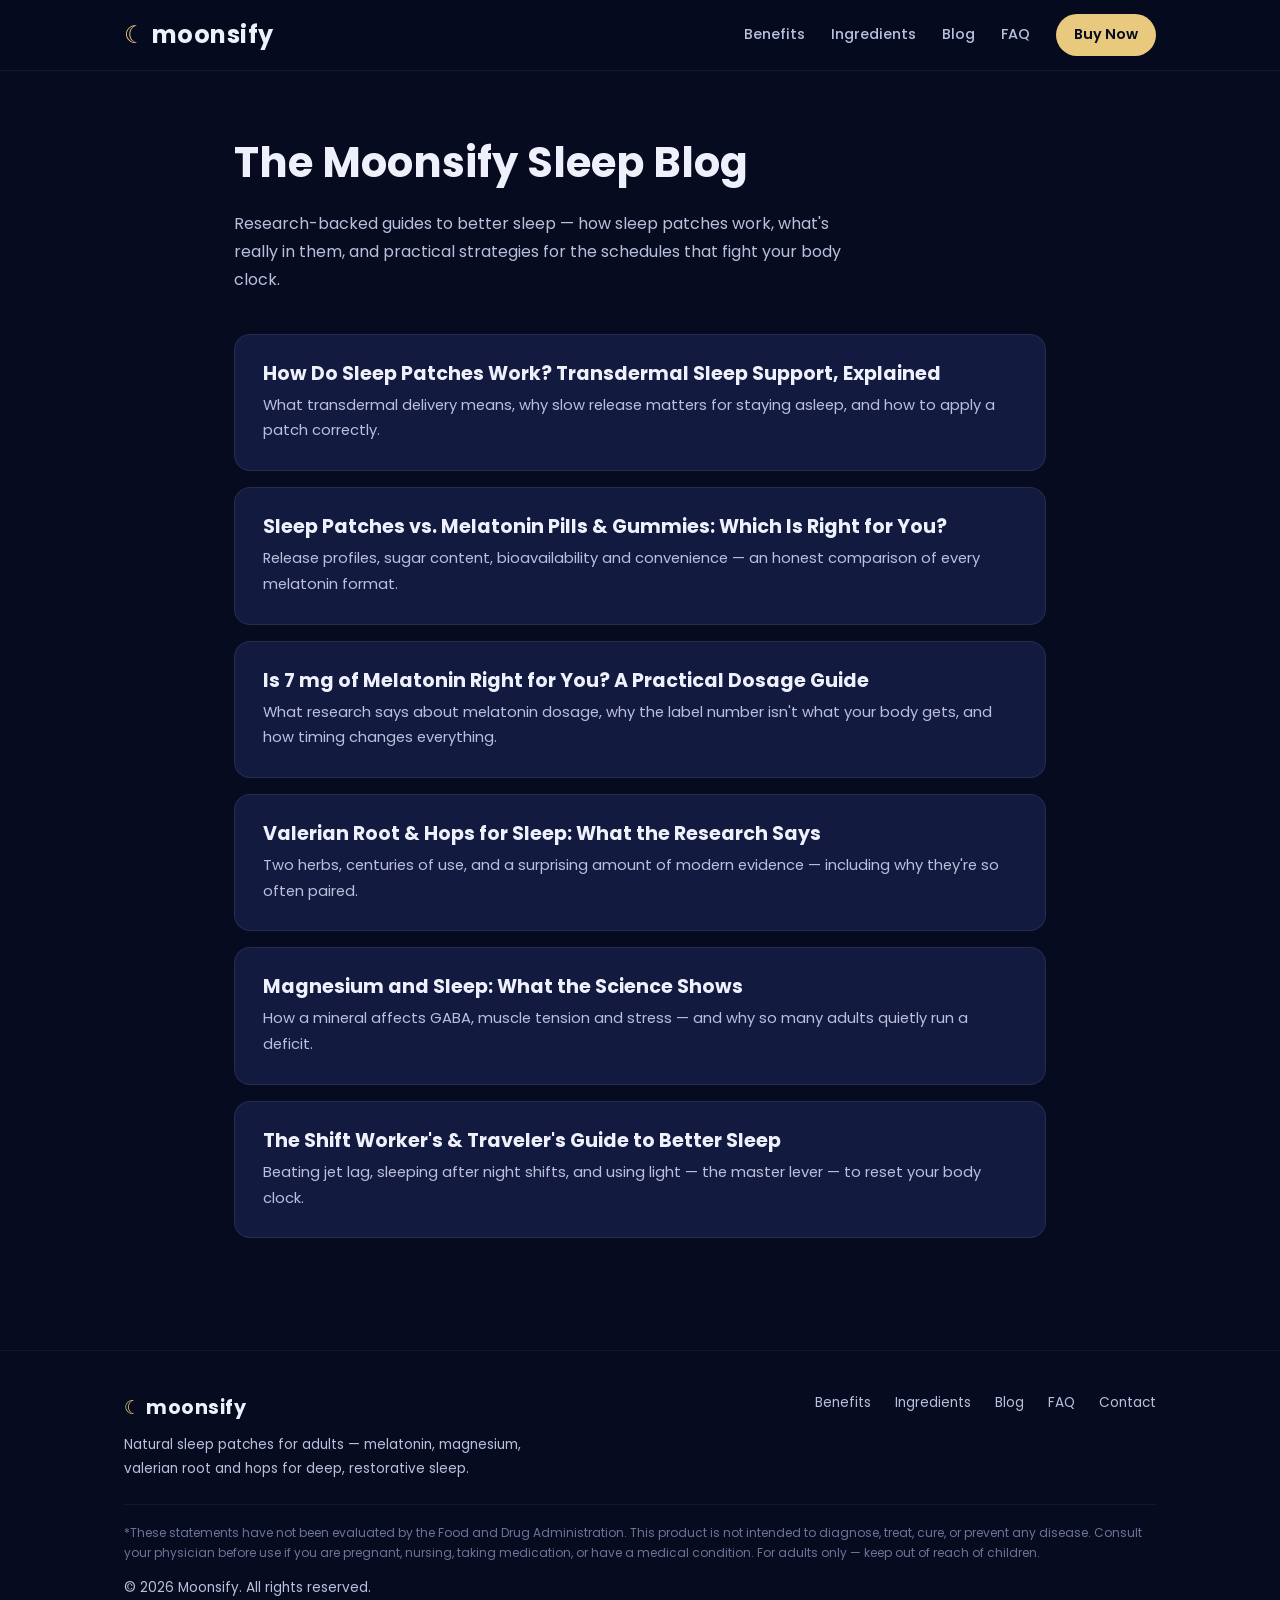
==== blog/index.html @ f879cec9 "Add SEO blog: six research-backed articles + blog index - /blog/ index and six articles targeting ke" ====
<!DOCTYPE html>
<html lang="en">
<head>
    <meta charset="utf-8">
    <meta name="viewport" content="width=device-width, initial-scale=1">
    <title>The Moonsify Sleep Blog — Guides to Better, Deeper Sleep</title>
    <meta name="description" content="Research-backed guides on sleep patches, melatonin dosage, valerian root, magnesium, jet lag and shift work — from the makers of Moonsify sleep patches.">
    <link rel="canonical" href="https://moonsify.com/blog/">
    <link rel="icon" href="/favicon.svg" type="image/svg+xml">
    <meta property="og:type" content="website">
    <meta property="og:url" content="https://moonsify.com/blog/">
    <meta property="og:site_name" content="Moonsify">
    <meta property="og:title" content="The Moonsify Sleep Blog — Guides to Better, Deeper Sleep">
    <meta property="og:description" content="Research-backed guides on sleep patches, melatonin dosage, valerian root, magnesium, jet lag and shift work.">
    <meta property="og:image" content="https://moonsify.com/images/moonsify-sleep-patches.jpg">
    <meta name="twitter:card" content="summary_large_image">
    <link rel="preconnect" href="https://fonts.googleapis.com">
    <link rel="preconnect" href="https://fonts.gstatic.com" crossorigin>
    <link href="https://fonts.googleapis.com/css2?family=Poppins:wght@400;500;600;700&display=swap" rel="stylesheet">
    <link rel="stylesheet" href="/blog/blog.css">
</head>
<body>

<header class="site-header">
    <div class="container">
        <a class="logo" href="/" aria-label="Moonsify home"><span class="moon">☾</span> moonsify</a>
        <nav class="main-nav" aria-label="Main navigation">
            <a href="/#benefits">Benefits</a>
            <a href="/#ingredients">Ingredients</a>
            <a href="/blog/">Blog</a>
            <a href="/#faq">FAQ</a>
            <a class="nav-cta" href="/#buy">Buy Now</a>
        </nav>
    </div>
</header>

<main>
    <div class="blog-index">
        <h1>The Moonsify Sleep Blog</h1>
        <p class="lead">Research-backed guides to better sleep — how sleep patches work, what's really in them, and practical strategies for the schedules that fight your body clock.</p>

        <a class="post-card" href="/blog/how-do-sleep-patches-work/">
            <h2>How Do Sleep Patches Work? Transdermal Sleep Support, Explained</h2>
            <p>What transdermal delivery means, why slow release matters for staying asleep, and how to apply a patch correctly.</p>
        </a>
        <a class="post-card" href="/blog/sleep-patches-vs-melatonin-pills/">
            <h2>Sleep Patches vs. Melatonin Pills &amp; Gummies: Which Is Right for You?</h2>
            <p>Release profiles, sugar content, bioavailability and convenience — an honest comparison of every melatonin format.</p>
        </a>
        <a class="post-card" href="/blog/how-much-melatonin-should-i-take/">
            <h2>Is 7 mg of Melatonin Right for You? A Practical Dosage Guide</h2>
            <p>What research says about melatonin dosage, why the label number isn't what your body gets, and how timing changes everything.</p>
        </a>
        <a class="post-card" href="/blog/valerian-root-and-hops-for-sleep/">
            <h2>Valerian Root &amp; Hops for Sleep: What the Research Says</h2>
            <p>Two herbs, centuries of use, and a surprising amount of modern evidence — including why they're so often paired.</p>
        </a>
        <a class="post-card" href="/blog/magnesium-and-sleep/">
            <h2>Magnesium and Sleep: What the Science Shows</h2>
            <p>How a mineral affects GABA, muscle tension and stress — and why so many adults quietly run a deficit.</p>
        </a>
        <a class="post-card" href="/blog/shift-work-jet-lag-sleep-guide/">
            <h2>The Shift Worker's &amp; Traveler's Guide to Better Sleep</h2>
            <p>Beating jet lag, sleeping after night shifts, and using light — the master lever — to reset your body clock.</p>
        </a>
    </div>
</main>

<footer class="site-footer">
    <div class="container">
        <div class="footer-grid">
            <div>
                <a class="logo" href="/" style="font-size:1.2rem;"><span class="moon">☾</span> moonsify</a>
                <p style="margin-top:8px; max-width:32em;">Natural sleep patches for adults — melatonin, magnesium, valerian root and hops for deep, restorative sleep.</p>
            </div>
            <ul class="footer-links">
                <li><a href="/#benefits">Benefits</a></li>
                <li><a href="/#ingredients">Ingredients</a></li>
                <li><a href="/blog/">Blog</a></li>
                <li><a href="/#faq">FAQ</a></li>
                <li><a href="mailto:support@moonsify.com">Contact</a></li>
            </ul>
        </div>
        <p class="disclaimer">
            *These statements have not been evaluated by the Food and Drug Administration. This product is not intended to diagnose, treat, cure, or prevent any disease. Consult your physician before use if you are pregnant, nursing, taking medication, or have a medical condition. For adults only — keep out of reach of children.
        </p>
        <p style="margin-top:14px;">&copy; 2026 Moonsify. All rights reserved.</p>
    </div>
</footer>

</body>
</html>
---- blog/blog.css ----
:root {
    --navy-950: #070b1f;
    --navy-900: #0a102c;
    --navy-800: #121a3f;
    --navy-700: #1c2650;
    --ink: #eef1fb;
    --ink-soft: #b8c0dd;
    --gold: #e9c97e;
    --gold-strong: #f3d68b;
    --radius: 16px;
}
* { margin: 0; padding: 0; box-sizing: border-box; }
html { scroll-behavior: smooth; }
body {
    font-family: 'Poppins', system-ui, -apple-system, sans-serif;
    background: var(--navy-950);
    color: var(--ink);
    line-height: 1.75;
    font-size: 16px;
}
img { max-width: 100%; height: auto; display: block; }
a { color: var(--gold); }

.container { max-width: 1080px; margin: 0 auto; padding: 0 24px; }

/* Header */
.site-header {
    position: sticky; top: 0; z-index: 50;
    background: rgba(7, 11, 31, 0.85);
    backdrop-filter: blur(10px);
    border-bottom: 1px solid rgba(255,255,255,0.06);
}
.site-header .container {
    display: flex; align-items: center; justify-content: space-between;
    padding-top: 14px; padding-bottom: 14px;
}
.logo {
    font-size: 1.5rem; font-weight: 700; color: var(--ink);
    text-decoration: none; letter-spacing: 0.5px;
}
.logo .moon { color: var(--gold); }
.main-nav { display: flex; gap: 26px; align-items: center; flex-wrap: wrap; }
.main-nav a { color: var(--ink-soft); text-decoration: none; font-size: 0.9rem; font-weight: 500; }
.main-nav a:hover { color: var(--ink); }
.nav-cta {
    background: var(--gold); color: var(--navy-950) !important;
    padding: 8px 18px; border-radius: 999px; font-weight: 600 !important;
}
.nav-cta:hover { background: var(--gold-strong); }
@media (max-width: 720px) { .main-nav a:not(.nav-cta) { display: none; } }

/* Post layout */
.post { max-width: 760px; margin: 0 auto; padding: 56px 24px 40px; }
.post-header { margin-bottom: 36px; }
.breadcrumb { font-size: 0.85rem; color: var(--ink-soft); margin-bottom: 18px; }
.breadcrumb a { color: var(--ink-soft); text-decoration: none; }
.breadcrumb a:hover { color: var(--gold); }
.post h1 {
    font-size: clamp(1.8rem, 4.5vw, 2.6rem);
    line-height: 1.2; font-weight: 700; margin-bottom: 14px;
}
.post-meta { font-size: 0.85rem; color: var(--ink-soft); }
.post h2 {
    font-size: 1.45rem; font-weight: 700; line-height: 1.3;
    margin: 2.2em 0 0.6em;
}
.post h3 { font-size: 1.1rem; font-weight: 600; margin: 1.8em 0 0.5em; }
.post p, .post li { color: var(--ink-soft); margin-bottom: 1em; }
.post li { margin-bottom: 0.5em; }
.post ul, .post ol { padding-left: 1.4em; margin-bottom: 1.2em; }
.post strong { color: var(--ink); }

/* Key takeaways box */
.takeaways {
    background: var(--navy-800); border: 1px solid rgba(233,201,126,0.35);
    border-radius: var(--radius); padding: 24px 28px; margin: 28px 0;
}
.takeaways h2, .takeaways h3 { margin: 0 0 10px; font-size: 1rem; color: var(--gold); text-transform: uppercase; letter-spacing: 1px; }
.takeaways ul { margin-bottom: 0; }

/* Product CTA card */
.cta-card {
    display: flex; gap: 24px; align-items: center;
    background: linear-gradient(180deg, var(--navy-700), var(--navy-800));
    border: 1px solid rgba(233,201,126,0.35);
    border-radius: var(--radius); padding: 26px; margin: 44px 0;
}
.cta-card img { width: 130px; border-radius: 10px; flex-shrink: 0; }
.cta-card h3 { margin: 0 0 6px; font-size: 1.1rem; }
.cta-card p { font-size: 0.9rem; margin-bottom: 14px; }
.cta-card .btn {
    display: inline-block; background: var(--gold); color: var(--navy-950);
    padding: 10px 24px; border-radius: 999px; font-weight: 600;
    text-decoration: none; font-size: 0.95rem;
}
.cta-card .btn:hover { background: var(--gold-strong); }
@media (max-width: 560px) { .cta-card { flex-direction: column; text-align: center; } }

/* Sources */
.sources { margin-top: 48px; padding-top: 24px; border-top: 1px solid rgba(255,255,255,0.08); }
.sources h2 { font-size: 1rem; margin: 0 0 12px; }
.sources ol { font-size: 0.82rem; color: #8189ab; }
.sources li { margin-bottom: 8px; }
.sources a { color: #8189ab; }
.sources a:hover { color: var(--gold); }

/* Related posts */
.related { margin: 40px 0 0; }
.related h2 { font-size: 1.15rem; margin-bottom: 16px; }
.related-grid { display: grid; grid-template-columns: 1fr 1fr; gap: 14px; }
@media (max-width: 560px) { .related-grid { grid-template-columns: 1fr; } }
.related-grid a {
    display: block; background: var(--navy-800); border: 1px solid rgba(255,255,255,0.08);
    border-radius: 12px; padding: 16px 18px; text-decoration: none;
    color: var(--ink); font-size: 0.92rem; font-weight: 500; line-height: 1.4;
}
.related-grid a:hover { border-color: var(--gold); }

/* Blog index */
.blog-index { max-width: 860px; margin: 0 auto; padding: 56px 24px; }
.blog-index > h1 { font-size: clamp(1.9rem, 4.5vw, 2.6rem); margin-bottom: 10px; }
.blog-index .lead { color: var(--ink-soft); margin-bottom: 40px; max-width: 40em; }
.post-card {
    display: block; background: var(--navy-800); border: 1px solid rgba(255,255,255,0.08);
    border-radius: var(--radius); padding: 26px 28px; margin-bottom: 16px;
    text-decoration: none;
}
.post-card:hover { border-color: var(--gold); }
.post-card h2 { color: var(--ink); font-size: 1.2rem; margin-bottom: 6px; line-height: 1.35; }
.post-card p { color: var(--ink-soft); font-size: 0.92rem; margin: 0; }

/* Footer */
.site-footer {
    background: var(--navy-950); border-top: 1px solid rgba(255,255,255,0.06);
    padding: 40px 0 28px; font-size: 0.85rem; color: var(--ink-soft);
    margin-top: 40px;
}
.footer-grid { display: flex; justify-content: space-between; gap: 30px; flex-wrap: wrap; margin-bottom: 24px; }
.footer-links { list-style: none; display: flex; gap: 24px; flex-wrap: wrap; }
.footer-links a { color: var(--ink-soft); text-decoration: none; }
.footer-links a:hover { color: var(--ink); }
.disclaimer {
    font-size: 0.75rem; color: #6b7397; border-top: 1px solid rgba(255,255,255,0.06);
    padding-top: 18px; line-height: 1.6;
}
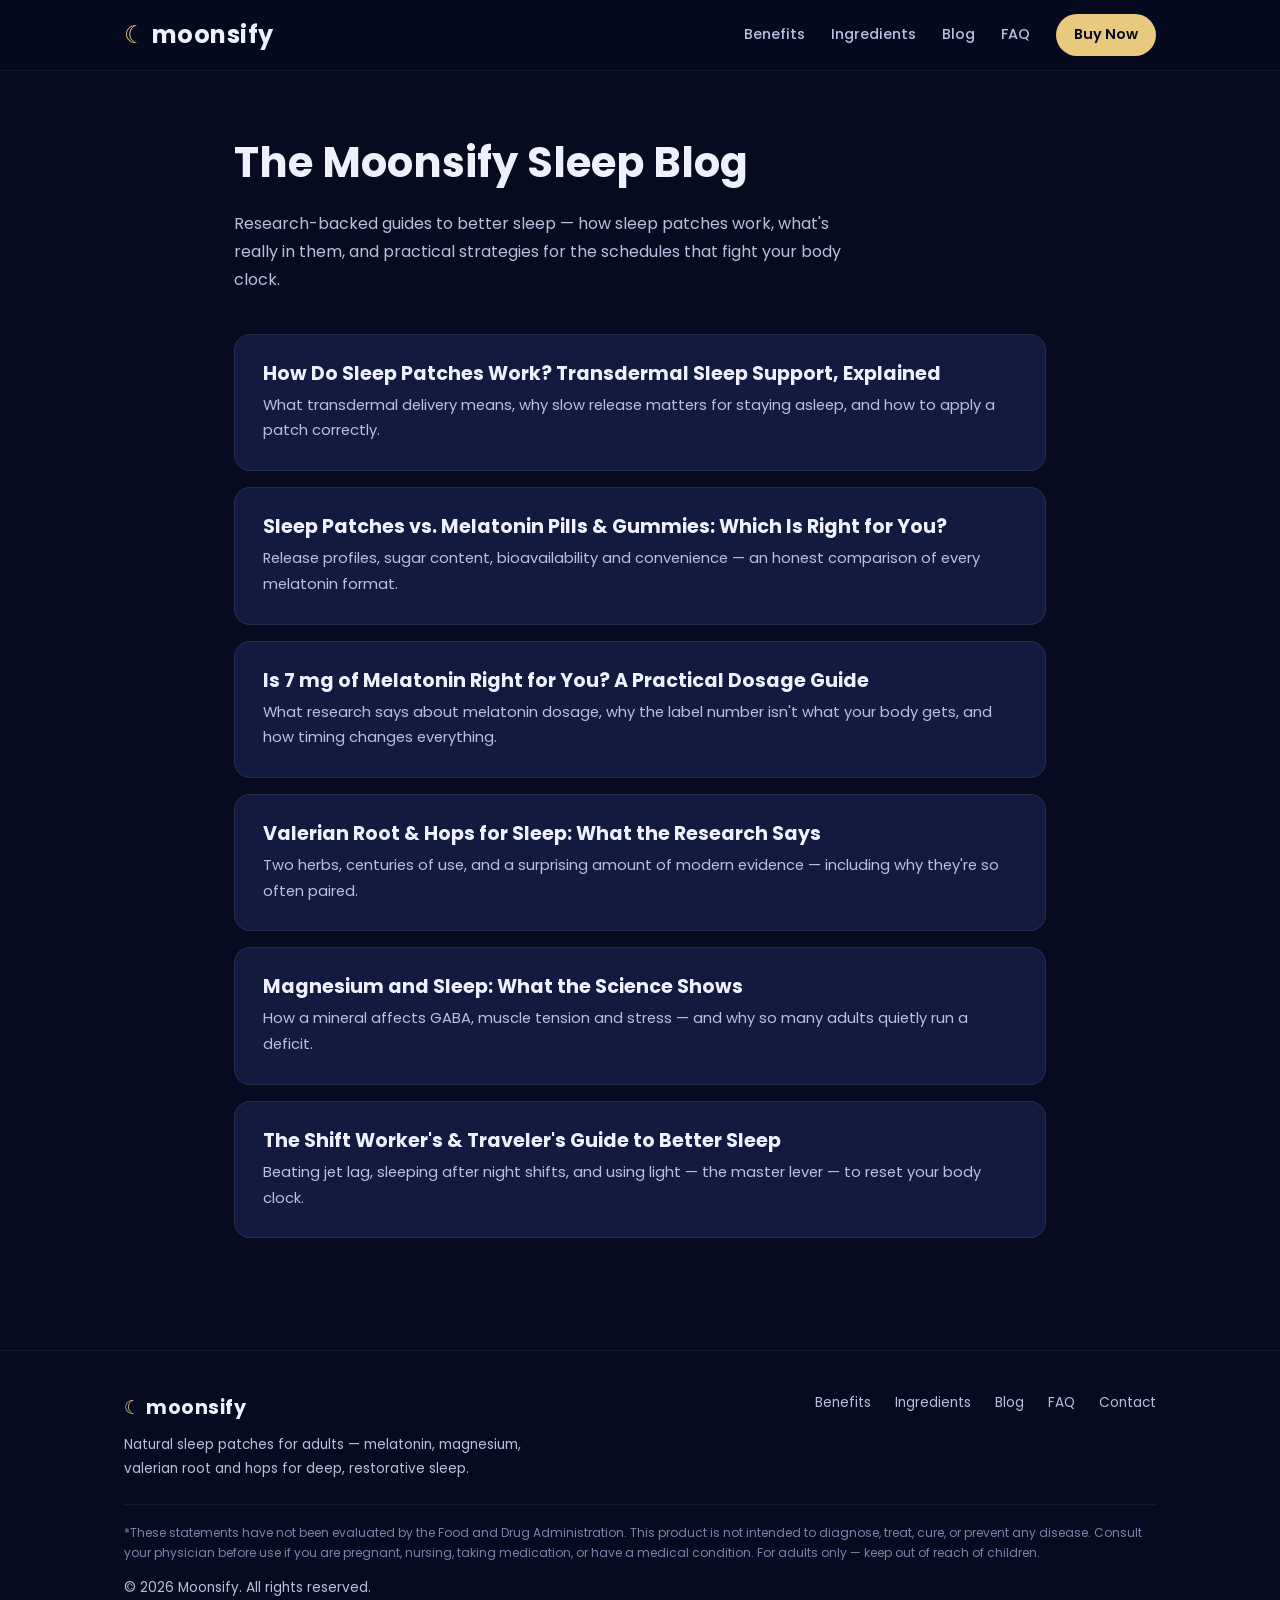
==== commit 5a51dd16: "Fix Core Web Vitals: self-host Poppins, WebP images, homepage blog links Mobile Lighthouse was 73 wi" ====
--- a/blog/index.html
+++ b/blog/index.html
@@ -14,9 +14,9 @@
     <meta property="og:description" content="Research-backed guides on sleep patches, melatonin dosage, valerian root, magnesium, jet lag and shift work.">
     <meta property="og:image" content="https://moonsify.com/images/moonsify-sleep-patches.jpg">
     <meta name="twitter:card" content="summary_large_image">
-    <link rel="preconnect" href="https://fonts.googleapis.com">
-    <link rel="preconnect" href="https://fonts.gstatic.com" crossorigin>
-    <link href="https://fonts.googleapis.com/css2?family=Poppins:wght@400;500;600;700&display=swap" rel="stylesheet">
+    <link rel="preload" href="/fonts/poppins-400.woff2" as="font" type="font/woff2" crossorigin>
+    <link rel="preload" href="/fonts/poppins-600.woff2" as="font" type="font/woff2" crossorigin>
+    <link rel="preload" href="/fonts/poppins-700.woff2" as="font" type="font/woff2" crossorigin>
     <link rel="stylesheet" href="/blog/blog.css">
 </head>
 <body>
--- a/blog/blog.css
+++ b/blog/blog.css
@@ -1,3 +1,36 @@
+@font-face {
+    font-family: 'Poppins';
+    font-style: normal;
+    font-weight: 400;
+    font-display: swap;
+    src: url('/fonts/poppins-400.woff2') format('woff2');
+    unicode-range: U+0000-00FF, U+0131, U+0152-0153, U+02BB-02BC, U+02C6, U+02DA, U+02DC, U+0304, U+0308, U+0329, U+2000-206F, U+20AC, U+2122, U+2191, U+2193, U+2212, U+2215, U+FEFF, U+FFFD;
+}
+@font-face {
+    font-family: 'Poppins';
+    font-style: normal;
+    font-weight: 500;
+    font-display: swap;
+    src: url('/fonts/poppins-500.woff2') format('woff2');
+    unicode-range: U+0000-00FF, U+0131, U+0152-0153, U+02BB-02BC, U+02C6, U+02DA, U+02DC, U+0304, U+0308, U+0329, U+2000-206F, U+20AC, U+2122, U+2191, U+2193, U+2212, U+2215, U+FEFF, U+FFFD;
+}
+@font-face {
+    font-family: 'Poppins';
+    font-style: normal;
+    font-weight: 600;
+    font-display: swap;
+    src: url('/fonts/poppins-600.woff2') format('woff2');
+    unicode-range: U+0000-00FF, U+0131, U+0152-0153, U+02BB-02BC, U+02C6, U+02DA, U+02DC, U+0304, U+0308, U+0329, U+2000-206F, U+20AC, U+2122, U+2191, U+2193, U+2212, U+2215, U+FEFF, U+FFFD;
+}
+@font-face {
+    font-family: 'Poppins';
+    font-style: normal;
+    font-weight: 700;
+    font-display: swap;
+    src: url('/fonts/poppins-700.woff2') format('woff2');
+    unicode-range: U+0000-00FF, U+0131, U+0152-0153, U+02BB-02BC, U+02C6, U+02DA, U+02DC, U+0304, U+0308, U+0329, U+2000-206F, U+20AC, U+2122, U+2191, U+2193, U+2212, U+2215, U+FEFF, U+FFFD;
+}
+
 :root {
     --navy-950: #070b1f;
     --navy-900: #0a102c;
@@ -19,6 +52,7 @@
     font-size: 16px;
 }
 img { max-width: 100%; height: auto; display: block; }
+picture { display: block; }
 a { color: var(--gold); }
 
 .container { max-width: 1080px; margin: 0 auto; padding: 0 24px; }
@@ -85,6 +119,7 @@
     border: 1px solid rgba(233,201,126,0.35);
     border-radius: var(--radius); padding: 26px; margin: 44px 0;
 }
+.cta-card picture { display: block; flex-shrink: 0; }
 .cta-card img { width: 130px; border-radius: 10px; flex-shrink: 0; }
 .cta-card h3 { margin: 0 0 6px; font-size: 1.1rem; }
 .cta-card p { font-size: 0.9rem; margin-bottom: 14px; }
@@ -140,6 +175,6 @@
 .footer-links a { color: var(--ink-soft); text-decoration: none; }
 .footer-links a:hover { color: var(--ink); }
 .disclaimer {
-    font-size: 0.75rem; color: #6b7397; border-top: 1px solid rgba(255,255,255,0.06);
+    font-size: 0.75rem; color: #7a83a8; border-top: 1px solid rgba(255,255,255,0.06);
     padding-top: 18px; line-height: 1.6;
 }
